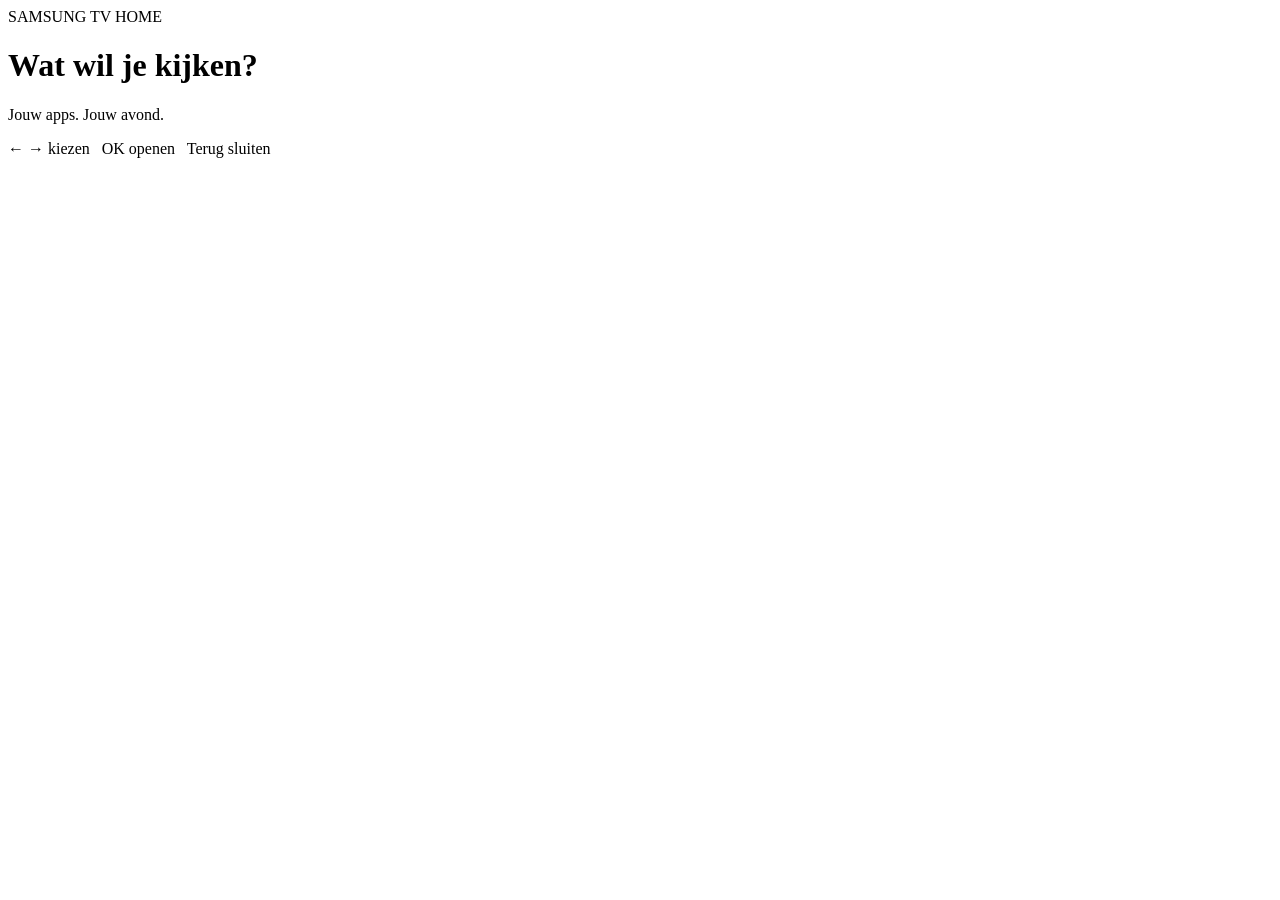
==== app/index.html @ 5e367543 "Add app/index.html for initial Tizen 4.0 home" ====
<!doctype html>
<html lang="nl"><head><meta charset="utf-8"><meta name="viewport" content="width=device-width, initial-scale=1"><title>SamsungTVHome</title><link rel="stylesheet" href="style.css"></head>
<body><main id="home"><header><span>SAMSUNG TV HOME</span><time id="clock"></time></header><h1>Wat wil je kijken?</h1><p class="intro">Jouw apps. Jouw avond.</p><nav id="tiles" aria-label="Apps en ingangen"></nav><p id="status" role="status" aria-live="polite"></p><footer>← → kiezen &nbsp; OK openen &nbsp; Terug sluiten</footer></main><script src="main.js"></script></body></html>
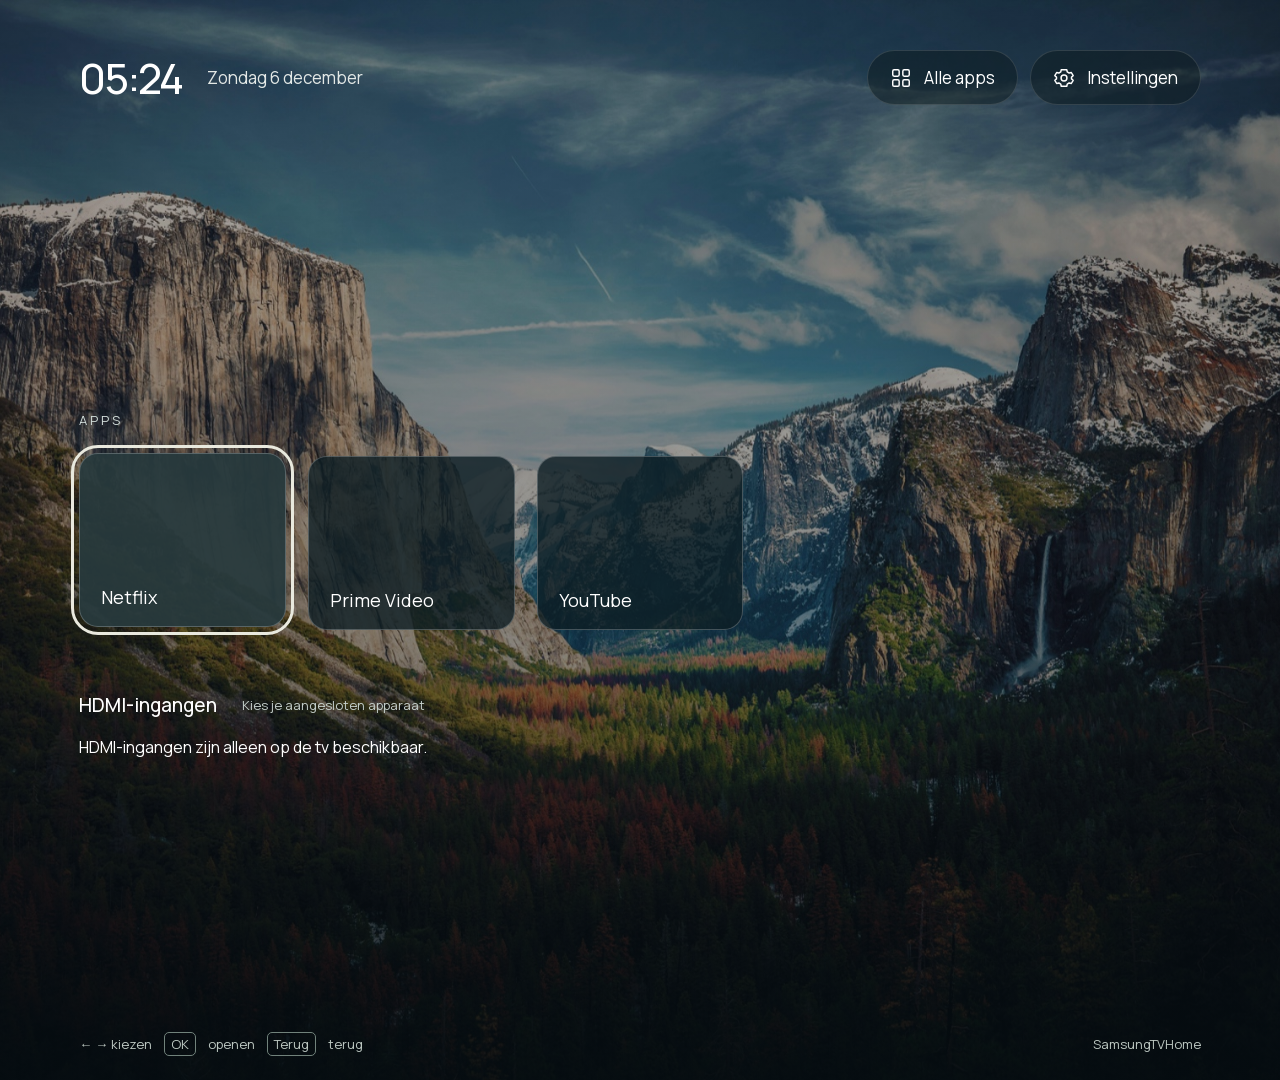
==== commit 5f567c29: "Implement approved photo interface, app discovery and persistent favorites for Tizen 4" ====
--- a/app/index.html
+++ b/app/index.html
@@ -1,3 +1,24 @@
 <!doctype html>
-<html lang="nl"><head><meta charset="utf-8"><meta name="viewport" content="width=device-width, initial-scale=1"><title>SamsungTVHome</title><link rel="stylesheet" href="style.css"></head>
-<body><main id="home"><header><span>SAMSUNG TV HOME</span><time id="clock"></time></header><h1>Wat wil je kijken?</h1><p class="intro">Jouw apps. Jouw avond.</p><nav id="tiles" aria-label="Apps en ingangen"></nav><p id="status" role="status" aria-live="polite"></p><footer>← → kiezen &nbsp; OK openen &nbsp; Terug sluiten</footer></main><script src="main.js"></script></body></html>
+<html lang="nl"><head><meta charset="utf-8"><meta name="viewport" content="width=device-width,initial-scale=1"><title>SamsungTVHome</title><link rel="stylesheet" href="style.css"></head>
+<body>
+<div class="scene" id="scene">
+<img class="wallpaper" id="wallpaper" src="vendor/cleanframe/app/assets/wallpapers/valley.jpg" alt="">
+<div class="shade"></div>
+<main>
+<header><div class="time"><time id="clock"></time><span id="date"></span></div><nav aria-label="Hulpmiddelen"><button data-panel="apps"><img src="vendor/cleanframe/app/assets/icons/apps.svg" alt="">Alle apps</button><button data-panel="settings"><img src="vendor/cleanframe/app/assets/icons/settings.svg" alt="">Instellingen</button></nav></header>
+<div class="content">
+<div class="section-heading"><span>APPS</span></div>
+<div class="apps" aria-label="Favoriete apps">
+<button class="app selected" data-app="Netflix"><span class="logo"><img class="netflix" src="vendor/cleanframe/app/assets/icons/netflix.svg" alt=""></span><span class="app-bottom"><span>Netflix</span><span class="open">Openen ↗</span></span></button>
+<button class="app" data-app="Prime Video"><span class="logo"><img class="prime" src="vendor/cleanframe/app/assets/icons/primevideo.svg" alt=""></span><span class="app-bottom"><span>Prime Video</span><span class="open">Openen ↗</span></span></button>
+<button class="app" data-app="YouTube"><span class="logo"><img class="youtube" src="vendor/cleanframe/app/assets/icons/youtube.svg" alt=""></span><span class="app-bottom"><span>YouTube</span><span class="open">Openen ↗</span></span></button>
+</div>
+<div class="input-heading"><h2>HDMI-ingangen</h2><span>Kies je aangesloten apparaat</span></div>
+<div class="inputs" id="inputs"><p>HDMI-ingangen ophalen…</p></div>
+</div>
+<footer><span>← → kiezen <b>OK</b> openen <span class="back">Terug</span> terug</span><span id="notice" role="status" aria-live="polite">SamsungTVHome</span></footer>
+</main>
+<section id="panel" role="dialog" aria-modal="true" aria-labelledby="panel-title" hidden><div class="panel-inner"><div class="panel-head"><h2 id="panel-title">Achtergrond kiezen</h2><button id="close">Sluiten ×</button></div><p id="panel-description">Foto’s uit CleanFrame</p><div id="gallery"></div></div></section>
+</div>
+<script src="model.js"></script><script src="main.js"></script>
+</body></html>
--- a/app/style.css
+++ b/app/style.css
@@ -0,0 +1,72 @@
+@font-face{font-family:Manrope;src:url('vendor/cleanframe/app/assets/manrope.woff2')}*{box-sizing:border-box}html,body{margin:0;background:#111b1d;color:#fff;font-family:Manrope,Arial,sans-serif}.scene{position:relative;min-height:100vh;overflow:hidden}.wallpaper,.shade{position:absolute;inset:0;width:100%;height:100%;object-fit:cover}.shade{background:linear-gradient(180deg,rgba(4,12,16,.28),rgba(4,12,16,.28) 22%,rgba(4,12,16,.65) 65%,rgba(4,12,16,.86))}main{position:relative;min-height:100vh;padding:5.4vh 6.2vw 3vh;display:flex;flex-direction:column}button{font:inherit;color:inherit;border:0;cursor:pointer}header{display:flex;align-items:center;justify-content:space-between}.time{display:flex;align-items:center;gap:25px}.time time{font-size:42px;font-weight:500;letter-spacing:-1.8px}.time>span{font-size:17px;color:#e3e8e6}nav{display:flex;gap:12px}nav button{display:flex;align-items:center;gap:12px;padding:15px 22px;background:rgba(11,24,28,.5);border:1px solid rgba(255,255,255,.13);border-radius:40px;font-size:17px}nav img{width:22px;height:22px;filter:brightness(0) invert(1)}.content{width:100%;max-width:1470px;margin:auto 0;padding-top:9vh;padding-bottom:6vh}.section-heading{display:flex;align-items:end;justify-content:space-between;margin-bottom:27px}.section-heading h1{font-weight:400;font-size:48px;letter-spacing:-1.8px;margin:0}.section-heading>span{font-size:13px;letter-spacing:3px;color:#d1dcd9}.apps{display:flex;gap:26px}.app{width:32%;height:226px;text-align:left;background:rgba(13,30,36,.79);border:1px solid rgba(255,255,255,.22);border-radius:23px;padding:28px 29px 22px;display:flex;flex-direction:column;justify-content:space-between;transition:background .15s,transform .15s}.app.selected,.app:focus{background:rgba(40,58,61,.94);outline:3px solid #e9e9de;outline-offset:5px;transform:translateY(-3px)}.logo{display:flex;align-items:center;justify-content:center;height:125px}.logo img{filter:brightness(0) invert(1);max-width:165px;max-height:82px}.logo .netflix{max-height:94px}.logo .youtube{max-width:105px}.app-bottom{display:flex;align-items:center;justify-content:space-between;font-size:20px}.open{font-size:13px;color:#f1f2e8;opacity:0}.selected .open{opacity:1}.input-heading{display:flex;gap:25px;align-items:center;margin:40px 0 18px}.input-heading h2{font-size:19px;font-weight:500;margin:0}.input-heading>span{font-size:13px;color:#c4ceca}.inputs{display:flex;gap:18px}.inputs button{display:flex;align-items:center;gap:18px;min-width:260px;padding:17px 20px;background:rgba(15,31,35,.8);border:1px solid rgba(255,255,255,.16);border-radius:15px;font-size:18px;text-align:left}.port{font-size:29px;color:#cddbd5}.inputs small{display:block;font-size:12px;color:#bac9c3;margin-top:5px}.dot{width:6px;height:6px;background:#b5d4bd;border-radius:50%;margin-left:auto}footer{display:flex;justify-content:space-between;align-items:center;color:#bdc8c2;font-size:13px;gap:20px}footer b,.back{font-weight:400;border:1px solid #71827b;border-radius:5px;padding:2px 6px;margin:0 9px}#notice{max-width:50%;text-align:right}button:focus{outline:3px solid #eee9da;outline-offset:5px}#panel[hidden]{display:none}#panel{position:absolute;inset:0;background:rgba(5,13,17,.95);z-index:3;padding:5vh 6vw}.panel-inner{max-width:1500px;margin:0 auto}.panel-head{display:flex;align-items:center;justify-content:space-between}.panel-head h2{font-size:30px;font-weight:400}.panel-head button{background:#354a48;padding:12px 20px;border-radius:25px}#panel-description{color:#b6c7be;margin-bottom:25px}#gallery{display:grid;grid-template-columns:repeat(5,1fr);gap:20px}.photo-choice{background:#253c3e;border:2px solid transparent;border-radius:12px;padding:7px;text-align:left}.photo-choice[aria-pressed=true]{border-color:#e3e8cd}.photo-choice img{display:block;width:100%;aspect-ratio:16/9;object-fit:cover;border-radius:6px}.photo-choice span{display:block;padding:8px 3px;font-size:13px}#gallery p{font-size:22px}.source-note{margin-top:30px;font-size:12px;color:#b7c8c0}@media(min-width:1700px){.app{height:260px}.content{padding-top:10vh}.logo{height:150px}.app-bottom{font-size:24px}}@media(max-width:900px){main{padding:30px}.time{gap:15px}.time time{font-size:30px}.time>span{display:none}nav button{padding:11px 14px;font-size:13px;gap:7px}.section-heading h1{font-size:34px}.content{padding:65px 0}.apps{gap:16px}.app{height:185px;padding:18px}.logo img{max-height:65px;max-width:100px}.logo .netflix{max-height:70px}.logo .youtube{max-width:80px}.app-bottom{font-size:15px}.open{display:none}.inputs button{min-width:200px}.input-heading{margin-top:30px}footer{font-size:11px}#gallery{grid-template-columns:repeat(3,1fr)}}@media(max-width:500px){.scene,main{min-height:650px}main{padding:22px}.apps{gap:12px}.app{height:155px;padding:13px 10px}.logo img{max-width:65px;max-height:45px}.logo .youtube{max-width:55px}.logo .netflix{max-height:50px}.app-bottom{font-size:12px}.inputs{flex-wrap:wrap}.inputs button{min-width:0;flex:1;padding:13px;font-size:14px;gap:10px}.time time{font-size:25px}.input-heading{display:block}.input-heading>span{display:block;margin-top:8px}nav button{padding:9px}nav img{display:none}.section-heading h1{font-size:29px}.content{padding:60px 0 45px}footer{align-items:start;flex-direction:column}#notice{max-width:100%;text-align:left}#gallery{grid-template-columns:repeat(2,1fr)}#panel{overflow:auto}}@media(prefers-reduced-motion:reduce){.app{transition:none}}
+/* Compact tiles: five favorites fit on a TV row without scrolling. */
+.apps{gap:22px}.app{width:calc((100% - 88px)/5);height:174px;flex:none;padding:20px 21px 17px;border-radius:19px}.logo{height:95px}.logo img{max-width:115px;max-height:60px}.logo .netflix{max-height:68px}.logo .youtube{max-width:78px}.app-bottom{font-size:18px}.open{display:none}
+@media(min-width:1700px){.app{height:190px}.logo{height:110px}.app-bottom{font-size:19px}}
+@media(max-width:900px){.apps{gap:16px}.app{width:calc((100% - 64px)/5);height:145px;padding:15px 12px}.logo{height:80px}.logo img{max-width:75px;max-height:48px}.logo .netflix{max-height:55px}.logo .youtube{max-width:58px}.app-bottom{font-size:13px}}
+@media(max-width:650px){.apps{flex-wrap:wrap;gap:14px}.app{width:calc((100% - 28px)/3);height:145px}.logo img{max-width:70px}.app-bottom{font-size:13px}}
+
+.apps{flex-wrap:wrap}
+
+.section-heading{justify-content:flex-start}
+
+/* Designed panels: opaque surfaces, photo texture, remote-sized controls. */
+.scene{--photo-dim:.45}.shade{background:linear-gradient(180deg,rgba(4,12,16,.25),rgba(4,12,16,var(--photo-dim)) 62%,rgba(4,12,16,.88))}
+.no-motion .app{transition:none}
+#panel{background:rgba(7,17,21,.97);padding:5vh 6.2vw;overflow:auto}
+.panel-inner{max-width:1680px}.panel-head h2{font-size:40px;letter-spacing:-1px}
+.panel-head button{border:1px solid #4b5e5e;background:#203133}
+#panel-description{font-size:18px;color:#bac9c7;margin-top:0;margin-bottom:36px}
+#gallery.panel-body{display:block}
+.catalog-meta{font-size:15px;color:#aebfbd;margin-bottom:22px}
+.catalog-grid{display:grid;grid-template-columns:repeat(5,1fr);gap:24px}
+.catalog-tile{position:relative;height:225px;border-radius:20px;background:#1a2b2f;border:1px solid #34494c;text-align:left;padding:24px;display:flex;flex-direction:column;justify-content:space-between}
+.catalog-tile:focus{background:#304648}
+.catalog-logo{height:100px;display:flex;align-items:center;justify-content:center}
+.brand-icon{filter:brightness(0) invert(1);max-width:115px;max-height:65px}
+.brand-icon.netflix{max-height:75px}.brand-icon.youtube{max-width:85px}
+.initials{font-size:35px;font-weight:500;letter-spacing:-1.5px;color:#e3ece6}
+.catalog-name{font-size:20px}.favorite-badge{font-size:12px;color:#bfcec6}
+.example-label{color:#9eafb0;font-size:13px;margin-top:30px}
+.panel-notice{min-height:24px;color:#d8e6db;font-size:16px;margin-top:22px}
+.settings-shell{display:flex;gap:55px;align-items:flex-start}
+.settings-nav{width:265px;flex:none;display:flex;flex-direction:column;gap:10px}
+.settings-nav button{width:100%;display:block;text-align:left;border:1px solid transparent;background:transparent;font-size:18px;padding:20px;border-radius:13px}
+.settings-nav .active{background:#304547;border-color:#536963}
+.settings-content{min-width:0;flex:1}.settings-content h3{font-size:26px;font-weight:400;margin:0 0 12px}
+.setting-description{font-size:15px;color:#b6c6c4;margin:0 0 28px;line-height:1.7}
+.photo-setting{display:flex;flex-direction:column;gap:24px}.current-photo{width:370px;max-width:100%;position:relative;border-radius:16px;overflow:hidden;flex:none}
+.current-photo>img{width:100%;aspect-ratio:16/9;object-fit:cover;display:block}
+.current-photo>span{position:absolute;bottom:0;left:0;right:0;background:rgba(7,17,21,.8);padding:13px;font-size:13px}
+.wallpaper-grid{display:grid;grid-template-columns:repeat(5,1fr);gap:14px}
+.wallpaper-grid .photo-choice{min-width:0;background:#1c3034;border-color:transparent;padding:5px}
+.wallpaper-grid .photo-choice[aria-pressed=true]{border-color:#e3e8cd}
+.wallpaper-grid .photo-choice span{font-size:11px;white-space:nowrap;overflow:hidden;text-overflow:ellipsis}
+.settings-content h4{font-size:18px;font-weight:500;margin:24px 0 18px}
+.choice-row{display:flex;gap:15px;margin-bottom:35px}
+.option,.secondary-action,.primary-action{background:#253b3f;border:1px solid #486160;border-radius:12px;padding:17px 24px;font-size:17px;text-align:left}
+.option[aria-pressed=true]{background:#dce6d9;color:#162c2d;border-color:#e9eee4}
+.setting-row{padding:28px 0;border-top:1px solid #31494b;display:flex;align-items:center;justify-content:space-between;gap:20px}
+.setting-row strong{font-size:18px;font-weight:500}.setting-row span{display:block;font-size:14px;color:#adbfbc;margin-top:8px}
+.favorite-list{margin:20px 0 28px}.favorite-row{display:flex;gap:15px;align-items:center;padding:16px 0;border-bottom:1px solid #34494b}
+.order{color:#90aaa6;font-size:15px;width:35px}.favorite-title{font-size:20px;flex:1}
+.move,.hide-app{background:#263c40;border:1px solid #3c5556;border-radius:10px;padding:14px 18px;font-size:16px}
+button:disabled{opacity:.3;cursor:default}.hide-app{background:transparent;color:#cad7cf}
+.app-detail{display:flex;gap:65px;padding:55px 0}.detail-art{width:350px;height:240px;background:#21383d;display:flex;align-items:center;justify-content:center;border-radius:24px}
+.detail-art .brand-icon{max-height:100px;max-width:160px}
+.detail-actions{display:flex;flex-direction:column;align-items:flex-start;gap:18px}
+.detail-actions h3{font-size:28px;font-weight:400;margin:0 0 6px}
+.primary-action{background:#e0e8d7;color:#162b2c;border-color:#e0e8d7}
+.detail-actions p{font-size:14px;color:#b2c1bb}
+@media(min-width:1700px){.photo-setting{flex-direction:row;align-items:flex-start}.wallpaper-grid{grid-template-columns:repeat(3,1fr);flex:1}.wallpaper-grid .photo-choice img{aspect-ratio:2/1}}
+@media(max-width:1100px){.settings-shell{gap:26px}.settings-nav{width:210px}.settings-nav button{font-size:15px;padding:16px}.catalog-grid{gap:15px}.catalog-tile{height:190px;padding:17px}.catalog-name{font-size:16px}.wallpaper-grid{grid-template-columns:repeat(3,1fr)}}
+@media(max-width:700px){.panel-head h2{font-size:28px}.panel-head button{font-size:13px;padding:12px}#panel-description{font-size:14px}.catalog-grid{grid-template-columns:repeat(3,1fr)}.catalog-tile{height:170px;padding:13px}.catalog-name{font-size:14px}.brand-icon{max-width:70px;max-height:55px}.settings-shell{display:block}.settings-nav{width:100%;flex-direction:row;flex-wrap:wrap;margin-bottom:25px}.settings-nav button{width:auto}.app-detail{gap:25px;flex-direction:column;padding:15px 0}.detail-art{max-width:100%;width:240px;height:160px}.favorite-row{gap:8px}.favorite-title{font-size:15px}.move,.hide-app{font-size:12px;padding:12px}.order{display:none}.choice-row{flex-wrap:wrap}}
+@media(max-width:420px){.catalog-grid{grid-template-columns:repeat(2,1fr)}.wallpaper-grid{grid-template-columns:repeat(2,1fr)}.favorite-row{flex-wrap:wrap}.favorite-title{min-width:100%}}
+
+#panel{background:#0c191c}#gallery .setting-description{font-size:15px}#gallery .example-label{font-size:13px}#gallery .panel-notice{font-size:16px}#gallery .detail-actions p{font-size:14px}
+@media(min-width:1700px){.current-photo{width:330px}.wallpaper-grid{grid-template-columns:repeat(5,minmax(0,1fr))}.wallpaper-grid .photo-choice img{aspect-ratio:16/9}.wallpaper-grid .photo-choice span{font-size:11px}}
+
+/* Tizen 4 compatibility: no CSS grid or aspect-ratio dependency. */
+.wallpaper,.shade,#panel{top:0;right:0;bottom:0;left:0}.scene,main{min-height:1080px}#panel{position:fixed;overflow-y:auto}.catalog-grid,.wallpaper-grid{display:flex;flex-wrap:wrap;margin-left:-10px;margin-right:-10px}.catalog-tile{width:calc(20% - 20px);margin:0 10px 20px}.wallpaper-grid .photo-choice{width:calc(20% - 20px);margin:0 10px 14px}.photo-choice img{height:90px;object-fit:cover}.current-photo>img{height:186px}.settings-nav button{margin-bottom:10px}.brand-icon{object-fit:contain}.app .brand-icon{max-width:115px;max-height:65px}.inputs p{color:#c1d1cb;font-size:18px}.no-motion .app{transition:none}
+
+/* Explicit margins also work before flex-gap support. */
+.apps,.inputs,header nav,.settings-shell,.settings-nav,.photo-setting,.choice-row,.setting-row,.favorite-row,.app-detail,.detail-actions,.catalog-grid,.wallpaper-grid{gap:0}.apps .app{margin-right:22px;margin-bottom:22px}.apps .app:nth-child(5n){margin-right:0}.inputs button{margin-right:18px;margin-bottom:12px}header nav button{margin-left:12px}.settings-nav{margin-right:55px}.current-photo{margin-right:24px}.choice-row button{margin-right:15px}.favorite-row>*{margin-right:15px}.favorite-row>*:last-child{margin-right:0}.app-detail>.detail-art{margin-right:65px}.detail-actions>*{margin-bottom:18px}.detail-actions>*:last-child{margin-bottom:0}.brand-icon{width:auto}.initials{line-height:1.2}
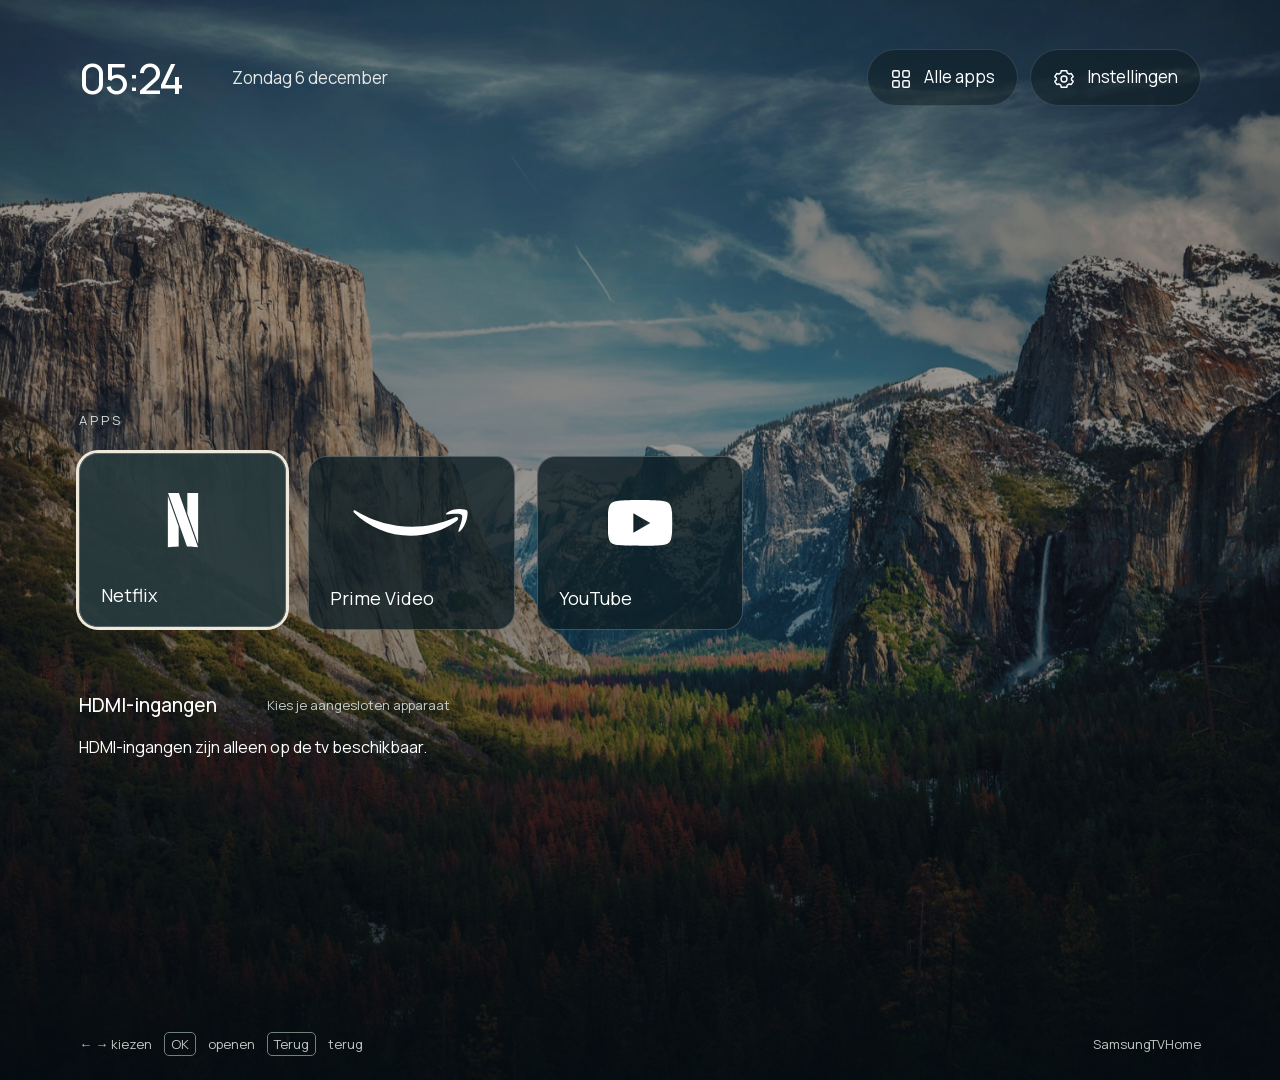
==== commit 8a3bf77e: "Load Samsung artwork through read-only filesystem API with bounded memory cache" ====
--- a/app/index.html
+++ b/app/index.html
@@ -20,5 +20,5 @@
 </main>
 <section id="panel" role="dialog" aria-modal="true" aria-labelledby="panel-title" hidden><div class="panel-inner"><div class="panel-head"><h2 id="panel-title">Achtergrond kiezen</h2><button id="close">Sluiten ×</button></div><p id="panel-description">Foto’s uit CleanFrame</p><div id="gallery"></div></div></section>
 </div>
-<script src="model.js"></script><script src="main.js"></script>
+<script src="model.js"></script><script src="artwork.js"></script><script src="main.js"></script>
 </body></html>
--- a/app/style.css
+++ b/app/style.css
@@ -1,4 +1,4 @@
-@font-face{font-family:Manrope;src:url('vendor/cleanframe/app/assets/manrope.woff2')}*{box-sizing:border-box}html,body{margin:0;background:#111b1d;color:#fff;font-family:Manrope,Arial,sans-serif}.scene{position:relative;min-height:100vh;overflow:hidden}.wallpaper,.shade{position:absolute;inset:0;width:100%;height:100%;object-fit:cover}.shade{background:linear-gradient(180deg,rgba(4,12,16,.28),rgba(4,12,16,.28) 22%,rgba(4,12,16,.65) 65%,rgba(4,12,16,.86))}main{position:relative;min-height:100vh;padding:5.4vh 6.2vw 3vh;display:flex;flex-direction:column}button{font:inherit;color:inherit;border:0;cursor:pointer}header{display:flex;align-items:center;justify-content:space-between}.time{display:flex;align-items:center;gap:25px}.time time{font-size:42px;font-weight:500;letter-spacing:-1.8px}.time>span{font-size:17px;color:#e3e8e6}nav{display:flex;gap:12px}nav button{display:flex;align-items:center;gap:12px;padding:15px 22px;background:rgba(11,24,28,.5);border:1px solid rgba(255,255,255,.13);border-radius:40px;font-size:17px}nav img{width:22px;height:22px;filter:brightness(0) invert(1)}.content{width:100%;max-width:1470px;margin:auto 0;padding-top:9vh;padding-bottom:6vh}.section-heading{display:flex;align-items:end;justify-content:space-between;margin-bottom:27px}.section-heading h1{font-weight:400;font-size:48px;letter-spacing:-1.8px;margin:0}.section-heading>span{font-size:13px;letter-spacing:3px;color:#d1dcd9}.apps{display:flex;gap:26px}.app{width:32%;height:226px;text-align:left;background:rgba(13,30,36,.79);border:1px solid rgba(255,255,255,.22);border-radius:23px;padding:28px 29px 22px;display:flex;flex-direction:column;justify-content:space-between;transition:background .15s,transform .15s}.app.selected,.app:focus{background:rgba(40,58,61,.94);outline:3px solid #e9e9de;outline-offset:5px;transform:translateY(-3px)}.logo{display:flex;align-items:center;justify-content:center;height:125px}.logo img{filter:brightness(0) invert(1);max-width:165px;max-height:82px}.logo .netflix{max-height:94px}.logo .youtube{max-width:105px}.app-bottom{display:flex;align-items:center;justify-content:space-between;font-size:20px}.open{font-size:13px;color:#f1f2e8;opacity:0}.selected .open{opacity:1}.input-heading{display:flex;gap:25px;align-items:center;margin:40px 0 18px}.input-heading h2{font-size:19px;font-weight:500;margin:0}.input-heading>span{font-size:13px;color:#c4ceca}.inputs{display:flex;gap:18px}.inputs button{display:flex;align-items:center;gap:18px;min-width:260px;padding:17px 20px;background:rgba(15,31,35,.8);border:1px solid rgba(255,255,255,.16);border-radius:15px;font-size:18px;text-align:left}.port{font-size:29px;color:#cddbd5}.inputs small{display:block;font-size:12px;color:#bac9c3;margin-top:5px}.dot{width:6px;height:6px;background:#b5d4bd;border-radius:50%;margin-left:auto}footer{display:flex;justify-content:space-between;align-items:center;color:#bdc8c2;font-size:13px;gap:20px}footer b,.back{font-weight:400;border:1px solid #71827b;border-radius:5px;padding:2px 6px;margin:0 9px}#notice{max-width:50%;text-align:right}button:focus{outline:3px solid #eee9da;outline-offset:5px}#panel[hidden]{display:none}#panel{position:absolute;inset:0;background:rgba(5,13,17,.95);z-index:3;padding:5vh 6vw}.panel-inner{max-width:1500px;margin:0 auto}.panel-head{display:flex;align-items:center;justify-content:space-between}.panel-head h2{font-size:30px;font-weight:400}.panel-head button{background:#354a48;padding:12px 20px;border-radius:25px}#panel-description{color:#b6c7be;margin-bottom:25px}#gallery{display:grid;grid-template-columns:repeat(5,1fr);gap:20px}.photo-choice{background:#253c3e;border:2px solid transparent;border-radius:12px;padding:7px;text-align:left}.photo-choice[aria-pressed=true]{border-color:#e3e8cd}.photo-choice img{display:block;width:100%;aspect-ratio:16/9;object-fit:cover;border-radius:6px}.photo-choice span{display:block;padding:8px 3px;font-size:13px}#gallery p{font-size:22px}.source-note{margin-top:30px;font-size:12px;color:#b7c8c0}@media(min-width:1700px){.app{height:260px}.content{padding-top:10vh}.logo{height:150px}.app-bottom{font-size:24px}}@media(max-width:900px){main{padding:30px}.time{gap:15px}.time time{font-size:30px}.time>span{display:none}nav button{padding:11px 14px;font-size:13px;gap:7px}.section-heading h1{font-size:34px}.content{padding:65px 0}.apps{gap:16px}.app{height:185px;padding:18px}.logo img{max-height:65px;max-width:100px}.logo .netflix{max-height:70px}.logo .youtube{max-width:80px}.app-bottom{font-size:15px}.open{display:none}.inputs button{min-width:200px}.input-heading{margin-top:30px}footer{font-size:11px}#gallery{grid-template-columns:repeat(3,1fr)}}@media(max-width:500px){.scene,main{min-height:650px}main{padding:22px}.apps{gap:12px}.app{height:155px;padding:13px 10px}.logo img{max-width:65px;max-height:45px}.logo .youtube{max-width:55px}.logo .netflix{max-height:50px}.app-bottom{font-size:12px}.inputs{flex-wrap:wrap}.inputs button{min-width:0;flex:1;padding:13px;font-size:14px;gap:10px}.time time{font-size:25px}.input-heading{display:block}.input-heading>span{display:block;margin-top:8px}nav button{padding:9px}nav img{display:none}.section-heading h1{font-size:29px}.content{padding:60px 0 45px}footer{align-items:start;flex-direction:column}#notice{max-width:100%;text-align:left}#gallery{grid-template-columns:repeat(2,1fr)}#panel{overflow:auto}}@media(prefers-reduced-motion:reduce){.app{transition:none}}
+@font-face{font-family:Manrope;src:url('vendor/cleanframe/app/assets/manrope.woff2')}*{box-sizing:border-box}html,body{margin:0;background:#111b1d;color:#fff;font-family:Manrope,Arial,sans-serif}.scene{position:relative;min-height:100vh;overflow:hidden}.wallpaper,.shade{position:absolute;inset:0;width:100%;height:100%;object-fit:cover}.shade{background:linear-gradient(180deg,rgba(4,12,16,.28),rgba(4,12,16,.28) 22%,rgba(4,12,16,.65) 65%,rgba(4,12,16,.86))}main{position:relative;min-height:100vh;padding:5.4vh 6.2vw 3vh;display:flex;flex-direction:column}button{font:inherit;color:inherit;border:0;cursor:pointer}header{display:flex;align-items:center;justify-content:space-between}.time{display:flex;align-items:center;gap:25px}.time time{font-size:42px;font-weight:500;letter-spacing:-1.8px}.time>span{font-size:17px;color:#e3e8e6}nav{display:flex;gap:12px}nav button{display:flex;align-items:center;gap:12px;padding:15px 22px;background:rgba(11,24,28,.5);border:1px solid rgba(255,255,255,.13);border-radius:40px;font-size:17px}nav img{width:22px;height:22px;filter:brightness(0) invert(1)}.content{width:100%;max-width:1470px;margin:auto 0;padding-top:9vh;padding-bottom:6vh}.section-heading{display:flex;align-items:end;justify-content:space-between;margin-bottom:27px}.section-heading h1{font-weight:400;font-size:48px;letter-spacing:-1.8px;margin:0}.section-heading>span{font-size:13px;letter-spacing:3px;color:#d1dcd9}.apps{display:flex;gap:26px}.app{width:32%;height:226px;text-align:left;background:rgba(13,30,36,.79);border:1px solid rgba(255,255,255,.22);border-radius:23px;padding:28px 29px 22px;display:flex;flex-direction:column;justify-content:space-between;transition:background .15s,transform .15s}.app:focus{background:rgba(40,58,61,.94);outline:3px solid #e9e9de;outline-offset:5px;transform:translateY(-3px)}.logo{display:flex;align-items:center;justify-content:center;height:125px}.logo img{filter:brightness(0) invert(1);max-width:165px;max-height:82px}.logo .netflix{max-height:94px}.logo .youtube{max-width:105px}.app-bottom{display:flex;align-items:center;justify-content:space-between;font-size:20px}.open{font-size:13px;color:#f1f2e8;opacity:0}.app:focus .open{opacity:1}.input-heading{display:flex;gap:25px;align-items:center;margin:40px 0 18px}.input-heading h2{font-size:19px;font-weight:500;margin:0}.input-heading>span{font-size:13px;color:#c4ceca}.inputs{display:flex;gap:18px}.inputs button{display:flex;align-items:center;gap:18px;min-width:260px;padding:17px 20px;background:rgba(15,31,35,.8);border:1px solid rgba(255,255,255,.16);border-radius:15px;font-size:18px;text-align:left}.port{font-size:29px;color:#cddbd5}.inputs small{display:block;font-size:12px;color:#bac9c3;margin-top:5px}.dot{width:6px;height:6px;background:#b5d4bd;border-radius:50%;margin-left:auto}footer{display:flex;justify-content:space-between;align-items:center;color:#bdc8c2;font-size:13px;gap:20px}footer b,.back{font-weight:400;border:1px solid #71827b;border-radius:5px;padding:2px 6px;margin:0 9px}#notice{max-width:50%;text-align:right}button:focus{outline:3px solid #eee9da;outline-offset:5px}#panel[hidden]{display:none}#panel{position:absolute;inset:0;background:rgba(5,13,17,.95);z-index:3;padding:5vh 6vw}.panel-inner{max-width:1500px;margin:0 auto}.panel-head{display:flex;align-items:center;justify-content:space-between}.panel-head h2{font-size:30px;font-weight:400}.panel-head button{background:#354a48;padding:12px 20px;border-radius:25px}#panel-description{color:#b6c7be;margin-bottom:25px}#gallery{display:grid;grid-template-columns:repeat(5,1fr);gap:20px}.photo-choice{background:#253c3e;border:2px solid transparent;border-radius:12px;padding:7px;text-align:left}.photo-choice[aria-pressed=true]{border-color:#e3e8cd}.photo-choice img{display:block;width:100%;aspect-ratio:16/9;object-fit:cover;border-radius:6px}.photo-choice span{display:block;padding:8px 3px;font-size:13px}#gallery p{font-size:22px}.source-note{margin-top:30px;font-size:12px;color:#b7c8c0}@media(min-width:1700px){.app{height:260px}.content{padding-top:10vh}.logo{height:150px}.app-bottom{font-size:24px}}@media(max-width:900px){main{padding:30px}.time{gap:15px}.time time{font-size:30px}.time>span{display:none}nav button{padding:11px 14px;font-size:13px;gap:7px}.section-heading h1{font-size:34px}.content{padding:65px 0}.apps{gap:16px}.app{height:185px;padding:18px}.logo img{max-height:65px;max-width:100px}.logo .netflix{max-height:70px}.logo .youtube{max-width:80px}.app-bottom{font-size:15px}.open{display:none}.inputs button{min-width:200px}.input-heading{margin-top:30px}footer{font-size:11px}#gallery{grid-template-columns:repeat(3,1fr)}}@media(max-width:500px){.scene,main{min-height:650px}main{padding:22px}.apps{gap:12px}.app{height:155px;padding:13px 10px}.logo img{max-width:65px;max-height:45px}.logo .youtube{max-width:55px}.logo .netflix{max-height:50px}.app-bottom{font-size:12px}.inputs{flex-wrap:wrap}.inputs button{min-width:0;flex:1;padding:13px;font-size:14px;gap:10px}.time time{font-size:25px}.input-heading{display:block}.input-heading>span{display:block;margin-top:8px}nav button{padding:9px}nav img{display:none}.section-heading h1{font-size:29px}.content{padding:60px 0 45px}footer{align-items:start;flex-direction:column}#notice{max-width:100%;text-align:left}#gallery{grid-template-columns:repeat(2,1fr)}#panel{overflow:auto}}@media(prefers-reduced-motion:reduce){.app{transition:none}}
 /* Compact tiles: five favorites fit on a TV row without scrolling. */
 .apps{gap:22px}.app{width:calc((100% - 88px)/5);height:174px;flex:none;padding:20px 21px 17px;border-radius:19px}.logo{height:95px}.logo img{max-width:115px;max-height:60px}.logo .netflix{max-height:68px}.logo .youtube{max-width:78px}.app-bottom{font-size:18px}.open{display:none}
 @media(min-width:1700px){.app{height:190px}.logo{height:110px}.app-bottom{font-size:19px}}
@@ -70,3 +70,11 @@
 
 /* Explicit margins also work before flex-gap support. */
 .apps,.inputs,header nav,.settings-shell,.settings-nav,.photo-setting,.choice-row,.setting-row,.favorite-row,.app-detail,.detail-actions,.catalog-grid,.wallpaper-grid{gap:0}.apps .app{margin-right:22px;margin-bottom:22px}.apps .app:nth-child(5n){margin-right:0}.inputs button{margin-right:18px;margin-bottom:12px}header nav button{margin-left:12px}.settings-nav{margin-right:55px}.current-photo{margin-right:24px}.choice-row button{margin-right:15px}.favorite-row>*{margin-right:15px}.favorite-row>*:last-child{margin-right:0}.app-detail>.detail-art{margin-right:65px}.detail-actions>*{margin-bottom:18px}.detail-actions>*:last-child{margin-bottom:0}.brand-icon{width:auto}.initials{line-height:1.2}
+
+/* 0.2.1: avoid button flex layout and percentage-height overlays on Tizen. */
+.shade{height:auto;width:auto;top:0;right:0;bottom:0;left:0}.wallpaper{height:100%;min-height:1080px}.app,.catalog-tile{display:block;position:relative;overflow:hidden}.logo,.catalog-logo{display:block;position:absolute;left:18px;right:18px;top:18px;bottom:58px;height:auto}.logo img,.catalog-logo img,.detail-art img{position:absolute;left:50%;top:50%;transform:translate(-50%,-50%);width:110px;height:78px;max-width:110px;max-height:78px;object-fit:contain}.logo img.netflix,.catalog-logo img.netflix{width:55px;max-width:55px}.logo img.primevideo,.catalog-logo img.primevideo{width:120px;max-width:120px}.logo img.youtube,.catalog-logo img.youtube{width:85px;max-width:85px}.logo .initials,.catalog-logo .initials{position:absolute;left:0;right:0;top:50%;transform:translateY(-50%);text-align:center}.app-bottom{position:absolute;left:21px;right:21px;bottom:19px;display:block}.catalog-name{position:absolute;bottom:49px;left:24px;right:24px}.favorite-badge{position:absolute;bottom:23px;left:24px;right:24px}.time>span{margin-left:25px}header nav button{display:inline-block}header nav img{display:inline-block;vertical-align:middle;margin-right:12px}.input-heading>span{margin-left:25px}.inputs .port{margin-right:18px}.detail-art{position:relative}.app:focus,.catalog-tile:focus,button:focus{outline:none;box-shadow:0 0 0 3px #eee9da}.app:disabled{opacity:1}.catalog-name{font-size:18px;line-height:1.25}.catalog-tile{height:205px}.catalog-logo{bottom:85px}.catalog-grid{padding:5px 0}.current-photo{position:relative}
+
+/* Prefer original installed artwork in its original colors. */
+.artwork{display:block;position:relative;width:100%;height:100%}.logo>.artwork,.catalog-logo>.artwork,.detail-art>.artwork{position:absolute;top:0;left:0;width:100%;height:100%}.logo img.native-icon,.catalog-logo img.native-icon,.detail-art img.native-icon{filter:none;width:118px;height:88px;max-width:118px;max-height:88px;object-fit:contain;border-radius:10px}
+
+.logo img.samsung-artwork,.catalog-logo img.samsung-artwork,.detail-art img.samsung-artwork{width:166px;height:94px;max-width:166px;max-height:94px;border-radius:7px}
